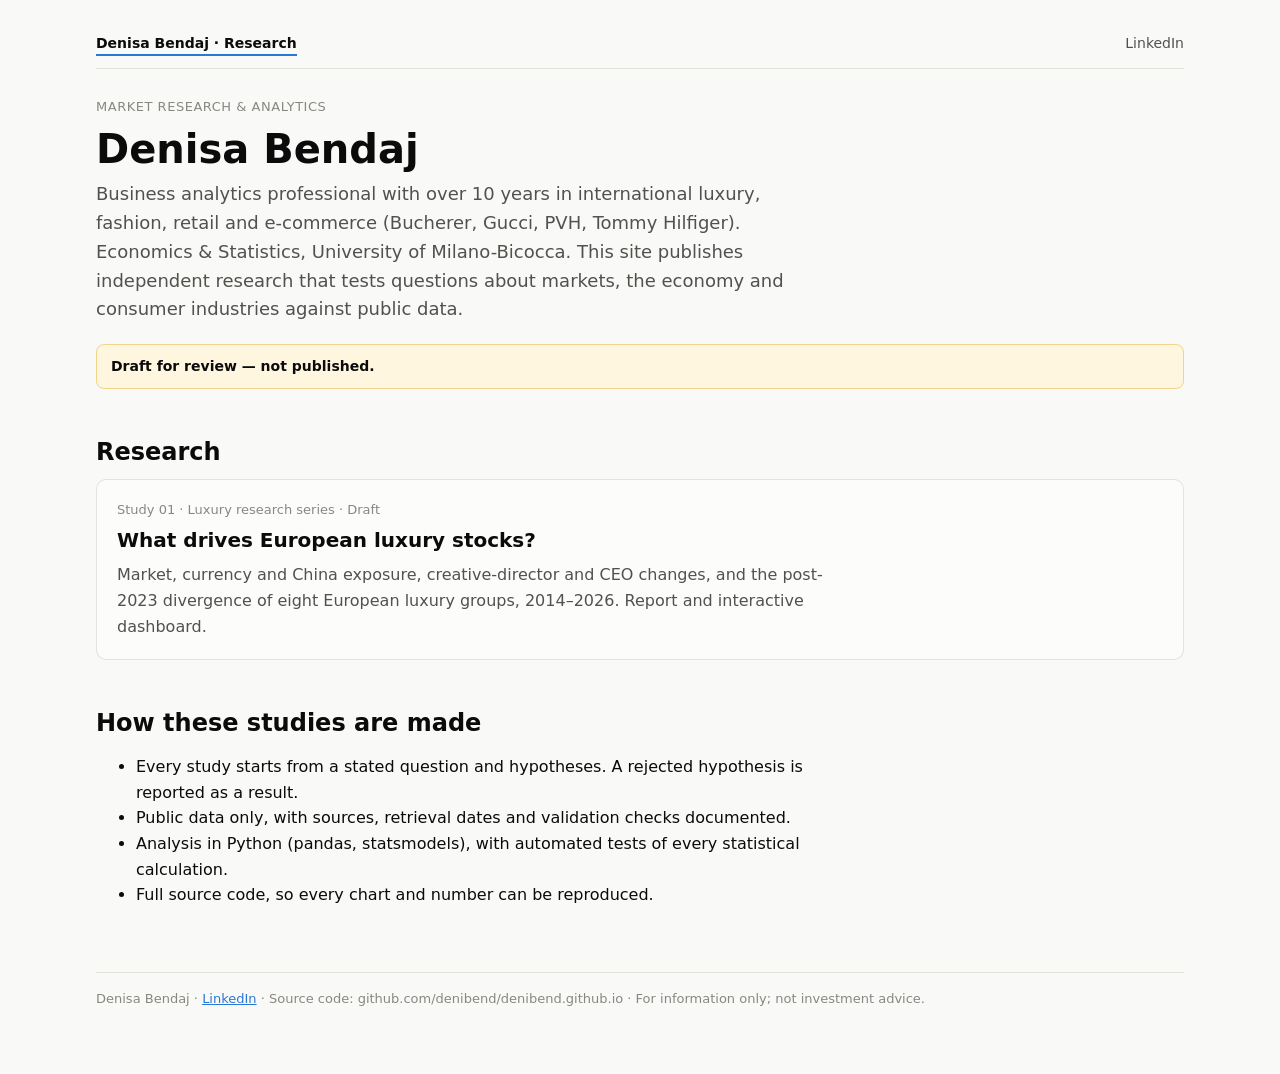
==== docs/index.html @ 37d7cd10 "Study 01: draft research report, landing page and shared stylesheet Report (study index page) follow" ====
<!doctype html>
<html lang="en">
<head>
<meta charset="utf-8">
<meta name="viewport" content="width=device-width, initial-scale=1">
<title>Denisa Bendaj · Market Research &amp; Analytics</title>
<meta name="description" content="Independent market and economic research by Denisa Bendaj: reproducible studies with interactive dashboards.">
<link rel="stylesheet" href="assets/site.css">
</head>
<body>
<div class="wrap report">
<nav class="site-nav">
  <a class="home" href="./" aria-current="page">Denisa Bendaj · Research</a>
  <a href="https://www.linkedin.com/in/dbendaj/">LinkedIn</a>
</nav>

<header>
  <div class="kicker">Market research &amp; analytics</div>
  <h1>Denisa Bendaj</h1>
  <p class="lede">Business analytics professional with over 10 years in international luxury, fashion, retail and
  e-commerce (Bucherer, Gucci, PVH, Tommy Hilfiger). Economics &amp; Statistics, University of Milano-Bicocca. This
  site publishes independent research that tests questions about markets, the economy and consumer industries
  against public data.</p>
  <div class="draft"><strong>Draft for review — not published.</strong></div>
</header>

<section>
  <h2>Research</h2>
  <a class="study-card" href="studies/luxury-drivers/">
    <div class="kicker">Study 01 · Luxury research series · Draft</div>
    <h3>What drives European luxury stocks?</h3>
    <p>Market, currency and China exposure, creative-director and CEO changes, and the post-2023 divergence of
    eight European luxury groups, 2014–2026. Report and interactive dashboard.</p>
  </a>
</section>

<section>
  <h2>How these studies are made</h2>
  <ul>
    <li>Every study starts from a stated question and hypotheses. A rejected hypothesis is reported as a result.</li>
    <li>Public data only, with sources, retrieval dates and validation checks documented.</li>
    <li>Analysis in Python (pandas, statsmodels), with automated tests of every statistical calculation.</li>
    <li>Full source code, so every chart and number can be reproduced.</li>
  </ul>
</section>

<footer>
  Denisa Bendaj · <a href="https://www.linkedin.com/in/dbendaj/">LinkedIn</a> ·
  Source code: github.com/denibend/denibend.github.io · For information only; not investment advice.
</footer>
</div>
</body>
</html>
---- docs/assets/site.css ----
/* Shared stylesheet for the portfolio site (hand-maintained source, not generated). */
:root {
  color-scheme: light;
  --page: #f9f9f7; --surface: #fcfcfb; --ink: #0b0b0b; --ink-2: #52514e; --muted: #898781;
  --grid: #e1e0d9; --border: rgba(11,11,11,0.10); --accent: #2a78d6; --warn-bg: #fff6e0;
  --font: system-ui, -apple-system, "Segoe UI", sans-serif;
}
* { box-sizing: border-box; }
body { margin: 0; background: var(--page); color: var(--ink); font: 16px/1.6 var(--font); }
.wrap { max-width: 1120px; margin: 0 auto; padding: 32px 16px 64px; }
header .kicker { color: var(--muted); font-size: 13px; letter-spacing: .04em; text-transform: uppercase; }
h1 { font-size: clamp(28px, 4vw, 40px); line-height: 1.15; margin: 8px 0 8px; }
.lede { color: var(--ink-2); font-size: 18px; max-width: 760px; margin: 0; }
.meta { color: var(--muted); font-size: 13px; margin-top: 12px; }
.draft { background: var(--warn-bg); border: 1px solid #f0d58a; border-radius: 8px; padding: 10px 14px;
         font-size: 14px; margin: 20px 0 0; }
.tiles { display: grid; grid-template-columns: repeat(auto-fit, minmax(220px, 1fr)); gap: 12px; margin: 28px 0 8px; }
.tile { background: var(--surface); border: 1px solid var(--border); border-radius: 10px; padding: 16px; }
.tile .label { color: var(--ink-2); font-size: 13px; }
.tile .value { font-size: 30px; font-weight: 600; line-height: 1.2; margin: 6px 0 2px; }
.tile .note { color: var(--muted); font-size: 13px; }
section { margin-top: 48px; }
h2 { font-size: 24px; line-height: 1.25; margin: 0 0 8px; }
h3 { font-size: 16px; margin: 24px 0 4px; }
p, li { max-width: 780px; }
.card { background: var(--surface); border: 1px solid var(--border); border-radius: 10px; padding: 12px 12px 4px; margin: 16px 0; }
.card .hint { color: var(--muted); font-size: 13px; margin: 0 4px 4px; }
details { margin: 8px 0 0; }
summary { cursor: pointer; color: var(--accent); font-size: 14px; }
.table-wrap { overflow-x: auto; margin-top: 8px; }
table.data { border-collapse: collapse; font-size: 13px; font-variant-numeric: tabular-nums; }
table.data th, table.data td { padding: 6px 10px; border-bottom: 1px solid var(--grid); text-align: right; white-space: nowrap; }
table.data th:first-child, table.data td:first-child { text-align: left; }
table.data thead th { color: var(--ink-2); font-weight: 600; }
.callout { border-left: 3px solid var(--accent); padding: 2px 0 2px 14px; color: var(--ink-2); }
footer { margin-top: 64px; color: var(--muted); font-size: 13px; border-top: 1px solid var(--grid); padding-top: 16px; }
a { color: var(--accent); }

/* Site navigation */
.site-nav { display: flex; flex-wrap: wrap; gap: 4px 16px; align-items: baseline; font-size: 14px;
            border-bottom: 1px solid var(--grid); padding-bottom: 12px; margin-bottom: 28px; }
.site-nav .home { color: var(--ink); font-weight: 600; text-decoration: none; margin-right: auto; }
.site-nav a { color: var(--ink-2); text-decoration: none; }
.site-nav a[aria-current="page"] { color: var(--ink); font-weight: 600; border-bottom: 2px solid var(--accent); }
/* Report and landing page */
.report p, .report li { max-width: 720px; }
.summary { background: var(--surface); border: 1px solid var(--border); border-radius: 10px; padding: 4px 20px; }
.study-card { display: block; background: var(--surface); border: 1px solid var(--border); border-radius: 10px;
              padding: 20px; color: var(--ink); text-decoration: none; margin: 12px 0; }
.study-card:hover { border-color: var(--accent); }
.study-card .kicker { color: var(--muted); font-size: 13px; }
.study-card h3 { margin: 4px 0 6px; font-size: 20px; }
.study-card p { color: var(--ink-2); margin: 0; }
.button { display: inline-block; background: var(--accent); color: #fff; border-radius: 8px; padding: 8px 14px;
          text-decoration: none; font-size: 14px; }
/* Text tables wrap instead of scrolling. */
table.data.prose th, table.data.prose td { white-space: normal; text-align: left; vertical-align: top; }
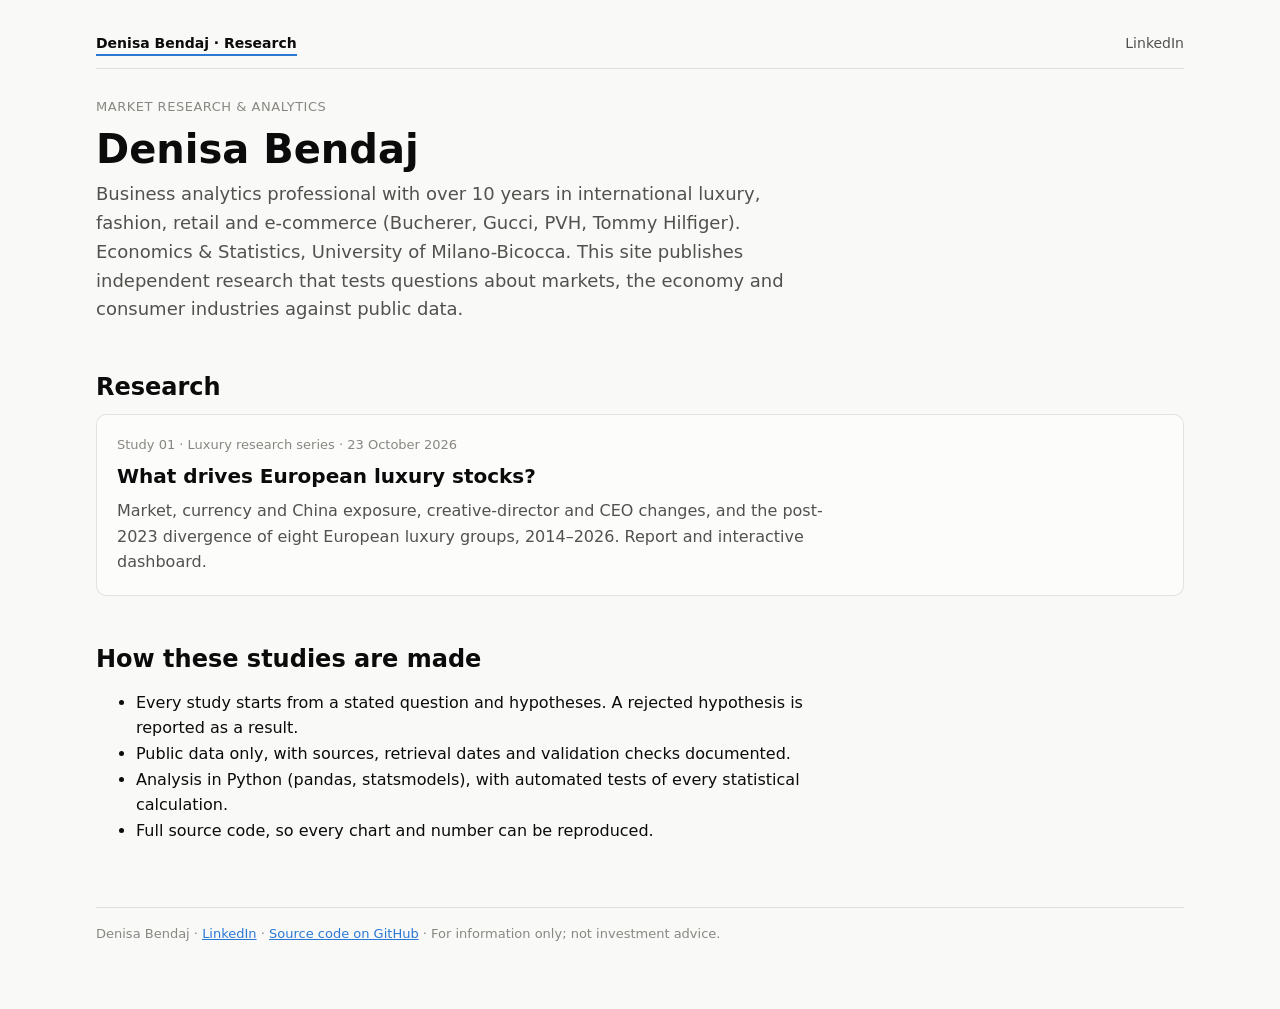
==== commit f4a83621: "Publish Study 01: remove draft markers, add publication date and links Co-Authored-By: Claude Opus 5" ====
--- a/docs/index.html
+++ b/docs/index.html
@@ -21,13 +21,12 @@
   e-commerce (Bucherer, Gucci, PVH, Tommy Hilfiger). Economics &amp; Statistics, University of Milano-Bicocca. This
   site publishes independent research that tests questions about markets, the economy and consumer industries
   against public data.</p>
-  <div class="draft"><strong>Draft for review — not published.</strong></div>
 </header>
 
 <section>
   <h2>Research</h2>
   <a class="study-card" href="studies/luxury-drivers/">
-    <div class="kicker">Study 01 · Luxury research series · Draft</div>
+    <div class="kicker">Study 01 · Luxury research series · 23 October 2026</div>
     <h3>What drives European luxury stocks?</h3>
     <p>Market, currency and China exposure, creative-director and CEO changes, and the post-2023 divergence of
     eight European luxury groups, 2014–2026. Report and interactive dashboard.</p>
@@ -46,7 +45,7 @@
 
 <footer>
   Denisa Bendaj · <a href="https://www.linkedin.com/in/dbendaj/">LinkedIn</a> ·
-  Source code: github.com/denibend/denibend.github.io · For information only; not investment advice.
+  <a href="https://github.com/denibend/denibend.github.io">Source code on GitHub</a> · For information only; not investment advice.
 </footer>
 </div>
 </body>
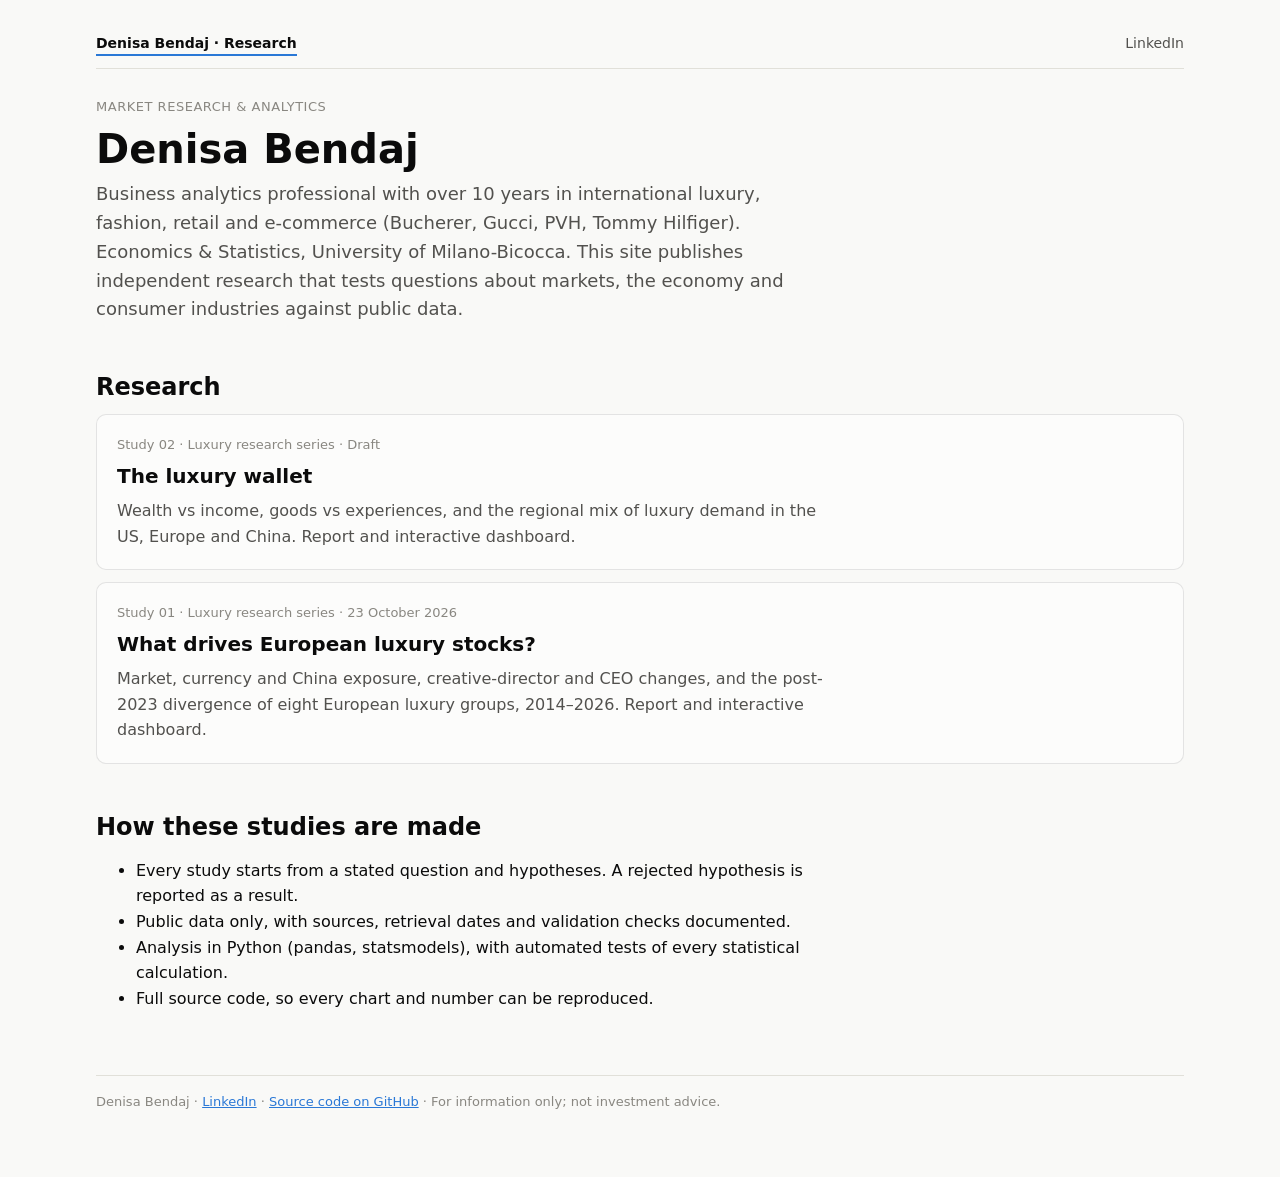
==== commit 271e6d58: "Study 02: draft report and dashboard, landing page entry Charts, build pipeline and templates for th" ====
--- a/docs/index.html
+++ b/docs/index.html
@@ -25,6 +25,12 @@
 
 <section>
   <h2>Research</h2>
+  <a class="study-card" href="studies/luxury-wallet/">
+    <div class="kicker">Study 02 · Luxury research series · Draft</div>
+    <h3>The luxury wallet</h3>
+    <p>Wealth vs income, goods vs experiences, and the regional mix of luxury demand in the US, Europe and China.
+    Report and interactive dashboard.</p>
+  </a>
   <a class="study-card" href="studies/luxury-drivers/">
     <div class="kicker">Study 01 · Luxury research series · 23 October 2026</div>
     <h3>What drives European luxury stocks?</h3>
